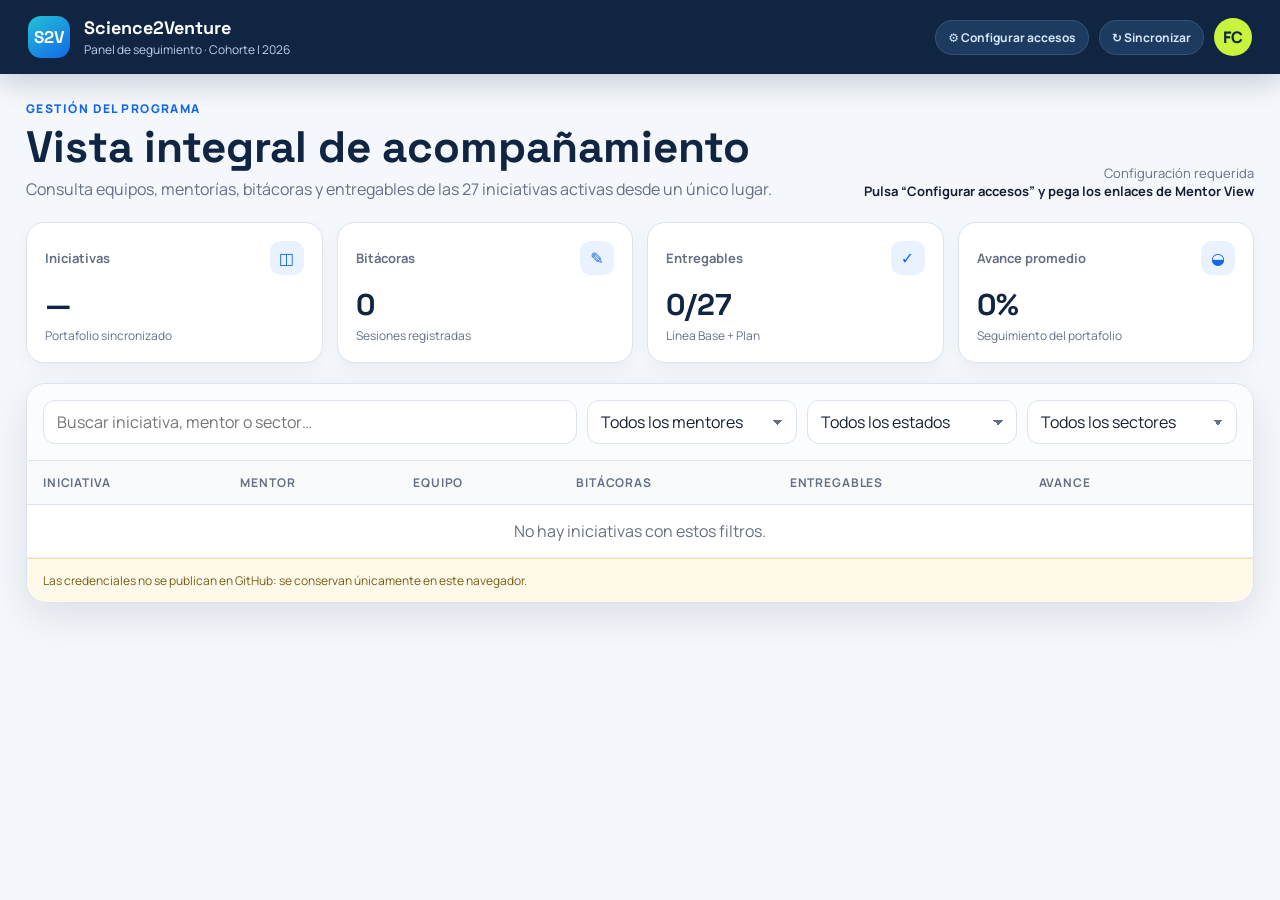
==== admin/index.html @ 1067c646 "Add Science2Venture admin dashboard" ====
<!doctype html>
<html lang="es">
<head>
  <meta charset="utf-8">
  <meta name="viewport" content="width=device-width,initial-scale=1">
  <meta name="robots" content="noindex,nofollow">
  <title>Science2Venture · Panel administrativo</title>
  <link rel="preconnect" href="https://fonts.googleapis.com">
  <link rel="preconnect" href="https://fonts.gstatic.com" crossorigin>
  <link href="https://fonts.googleapis.com/css2?family=Manrope:wght@400;500;600;700;800&family=Space+Grotesk:wght@600;700&display=swap" rel="stylesheet">
  <style>
    *{box-sizing:border-box} :root{--navy:#102542;--blue:#1268e8;--cyan:#22c3d6;--lime:#c8f43d;--paper:#f4f7fb;--white:#fff;--ink:#162033;--muted:#667085;--line:#dce3ee;--green:#0e9f6e;--amber:#d97706;--red:#d64545;--shadow:0 14px 40px rgba(16,37,66,.10)}
    html{font-size:16px}body{margin:0;font-family:Manrope,system-ui,sans-serif;color:var(--ink);background:var(--paper)}button,input,select{font:inherit}.app{min-height:100vh}.topbar{height:74px;background:var(--navy);color:white;display:flex;align-items:center;justify-content:space-between;padding:0 28px;position:sticky;top:0;z-index:20;box-shadow:0 8px 28px rgba(16,37,66,.2)}
    .brand{display:flex;align-items:center;gap:14px}.brandmark{width:42px;height:42px;border-radius:13px;background:linear-gradient(145deg,var(--cyan),var(--blue));display:grid;place-items:center;font:700 17px Space Grotesk}.brand h1{font:700 18px Space Grotesk;margin:0}.brand p{margin:2px 0 0;font-size:12px;color:#bfd2ea}.top-actions{display:flex;align-items:center;gap:10px}.demo-pill{background:#1d3b61;color:#d9e8fb;border:1px solid #345477;padding:8px 12px;border-radius:99px;font-size:12px;font-weight:700}.sync-btn{cursor:pointer}.sync-btn:disabled{opacity:.65;cursor:wait}.avatar{width:38px;height:38px;border-radius:50%;background:var(--lime);color:var(--navy);display:grid;place-items:center;font-weight:800}
    .shell{max-width:1500px;margin:auto;padding:26px}.hero{display:grid;grid-template-columns:1fr auto;gap:24px;align-items:end;margin-bottom:22px}.eyebrow{color:var(--blue);text-transform:uppercase;letter-spacing:.12em;font-size:12px;font-weight:800}.hero h2{font:700 clamp(28px,4vw,44px)/1.05 Space Grotesk;margin:7px 0 8px;color:var(--navy)}.hero p{margin:0;color:var(--muted);max-width:760px}.update{font-size:13px;color:var(--muted);text-align:right}.update strong{display:block;color:var(--ink)}
    .metrics{display:grid;grid-template-columns:repeat(4,1fr);gap:14px;margin:20px 0}.metric{background:var(--white);border:1px solid var(--line);border-radius:18px;padding:18px;box-shadow:0 6px 18px rgba(16,37,66,.04)}.metric-top{display:flex;justify-content:space-between;align-items:center}.metric-label{font-size:13px;color:var(--muted);font-weight:700}.metric-icon{width:34px;height:34px;border-radius:11px;background:#eaf2ff;color:var(--blue);display:grid;place-items:center}.metric-value{font:700 30px Space Grotesk;color:var(--navy);margin:10px 0 3px}.metric-note{font-size:12px;color:var(--muted)}
    .panel{background:white;border:1px solid var(--line);border-radius:20px;box-shadow:var(--shadow);overflow:hidden}.toolbar{padding:16px;display:grid;grid-template-columns:minmax(260px,1.4fr) repeat(3,minmax(150px,.55fr));gap:10px;border-bottom:1px solid var(--line);background:#fbfcfe}.control{height:44px;border:1px solid var(--line);border-radius:12px;background:white;padding:0 13px;color:var(--ink);outline:none}.control:focus{border-color:var(--blue);box-shadow:0 0 0 3px rgba(18,104,232,.12)}select.control{appearance:none;background-image:linear-gradient(45deg,transparent 50%,#667085 50%),linear-gradient(135deg,#667085 50%,transparent 50%);background-position:calc(100% - 18px) 19px,calc(100% - 13px) 19px;background-size:5px 5px,5px 5px;background-repeat:no-repeat;padding-right:34px}
    .table-wrap{overflow:auto}.table{width:100%;border-collapse:collapse;min-width:1040px}.table th{text-align:left;padding:13px 16px;font-size:12px;text-transform:uppercase;letter-spacing:.07em;color:var(--muted);background:#f8fafc;border-bottom:1px solid var(--line)}.table td{padding:15px 16px;border-bottom:1px solid #edf1f6;vertical-align:middle}.table tr:hover td{background:#f9fbff}.venture{display:flex;gap:12px;align-items:center}.venture-logo{width:43px;height:43px;border-radius:13px;display:grid;place-items:center;color:white;font-weight:800}.venture-name{font-weight:800;color:var(--navy);font-size:14px}.venture-meta{font-size:12px;color:var(--muted);margin-top:3px}.mentor{font-size:13px;font-weight:700}.progress{display:flex;align-items:center;gap:8px}.bar{width:78px;height:7px;border-radius:99px;background:#e8edf4;overflow:hidden}.bar i{height:100%;display:block;background:linear-gradient(90deg,var(--blue),var(--cyan));border-radius:99px}.progress span{font-size:12px;font-weight:800}.pill{display:inline-flex;align-items:center;gap:6px;border-radius:99px;padding:7px 10px;font-size:12px;font-weight:800}.pill.ok{background:#e7f8f1;color:#087c58}.pill.warn{background:#fff5df;color:#a65c00}.pill.empty{background:#f1f3f6;color:#697386}.dot{width:7px;height:7px;border-radius:50%;background:currentColor}.open{border:0;background:var(--navy);color:white;padding:9px 13px;border-radius:10px;font-weight:800;font-size:12px;cursor:pointer}.open:hover{background:var(--blue)}.empty-state{padding:40px;text-align:center;color:var(--muted)}
    .modal-bg{position:fixed;inset:0;background:rgba(5,20,40,.62);display:none;align-items:stretch;justify-content:flex-end;z-index:50}.modal-bg.show{display:flex}.drawer{width:min(660px,94vw);background:var(--paper);height:100%;overflow:auto;box-shadow:-20px 0 70px rgba(0,0,0,.22)}.drawer-head{background:var(--navy);color:white;padding:24px;position:sticky;top:0;z-index:2;display:flex;justify-content:space-between;gap:18px}.drawer-head h3{font:700 25px Space Grotesk;margin:4px 0}.drawer-head p{margin:0;color:#bfd2ea;font-size:13px}.close{width:40px;height:40px;border:1px solid #49627f;background:#1d3b61;color:white;border-radius:12px;font-size:22px;cursor:pointer}.drawer-body{padding:22px}.detail-grid{display:grid;grid-template-columns:repeat(3,1fr);gap:10px;margin-bottom:18px}.detail-stat{background:white;border:1px solid var(--line);border-radius:14px;padding:14px}.detail-stat b{display:block;font:700 22px Space Grotesk;color:var(--navy)}.detail-stat span{font-size:12px;color:var(--muted)}.tabs{display:flex;gap:8px;overflow:auto;margin:16px 0}.tab{border:1px solid var(--line);background:white;padding:10px 14px;border-radius:11px;font-weight:800;font-size:13px;cursor:pointer;white-space:nowrap}.tab.active{background:var(--navy);color:white;border-color:var(--navy)}.card{background:white;border:1px solid var(--line);border-radius:16px;padding:16px;margin-bottom:12px}.card h4{margin:0 0 5px;color:var(--navy);font-size:15px}.card p{margin:6px 0;color:var(--muted);font-size:13px;line-height:1.55}.card-meta{display:flex;justify-content:space-between;gap:10px;font-size:12px;color:var(--muted);margin-bottom:10px}.file{display:flex;align-items:center;justify-content:space-between;gap:14px}.file-icon{width:38px;height:38px;border-radius:10px;background:#edf4ff;color:var(--blue);display:grid;place-items:center;font-weight:800}.file-copy{flex:1}.file-copy b{font-size:13px}.file-copy small{display:block;color:var(--muted);margin-top:3px}.tag{display:inline-block;font-size:11px;font-weight:800;padding:5px 8px;border-radius:7px;background:#edf4ff;color:var(--blue)}.footnote{padding:13px 16px;background:#fff9e9;border-top:1px solid #f1dfae;color:#765c16;font-size:12px}
    @media(max-width:900px){.metrics{grid-template-columns:repeat(2,1fr)}.toolbar{grid-template-columns:1fr 1fr}.hero{grid-template-columns:1fr}.update{text-align:left}.topbar{padding:0 16px}.demo-pill{display:none}.shell{padding:18px}.detail-grid{grid-template-columns:1fr 1fr}}
    @media(max-width:560px){.metrics{grid-template-columns:1fr 1fr}.metric{padding:14px}.metric-value{font-size:25px}.toolbar{grid-template-columns:1fr}.brand p{display:none}.detail-grid{grid-template-columns:1fr}.hero h2{font-size:31px}}
  </style>
</head>
<body><div class="app">
  <header class="topbar"><div class="brand"><div class="brandmark">S2V</div><div><h1>Science2Venture</h1><p>Panel de seguimiento · Cohorte I 2026</p></div></div><div class="top-actions"><button class="demo-pill sync-btn" id="configBtn">⚙ Configurar accesos</button><button class="demo-pill sync-btn" id="syncBtn">↻ Sincronizar</button><div class="avatar">FC</div></div></header>
  <main class="shell">
    <section class="hero"><div><div class="eyebrow">Gestión del programa</div><h2>Vista integral de acompañamiento</h2><p>Consulta equipos, mentorías, bitácoras y entregables de las 27 iniciativas activas desde un único lugar.</p></div><div class="update" id="syncStatus">Conectando con Mentor View<strong>Sincronización en curso…</strong></div></section>
    <section class="metrics" id="metrics"></section>
    <section class="panel">
      <div class="toolbar"><input class="control" id="search" placeholder="Buscar iniciativa, mentor o sector…"><select class="control" id="mentor"><option value="">Todos los mentores</option></select><select class="control" id="status"><option value="">Todos los estados</option><option value="completo">Entregables completos</option><option value="parcial">Avance parcial</option><option value="pendiente">Pendiente</option></select><select class="control" id="sector"><option value="">Todos los sectores</option></select></div>
      <div class="table-wrap"><table class="table"><thead><tr><th>Iniciativa</th><th>Mentor</th><th>Equipo</th><th>Bitácoras</th><th>Entregables</th><th>Avance</th><th></th></tr></thead><tbody id="rows"></tbody></table></div>
      <div class="footnote" id="dataNote">Este panel consulta las mismas fuentes y flujos de seguimiento que Mentor View desde GitHub Pages. El acceso debe permanecer restringido al equipo autorizado.</div>
    </section>
  </main>
  <div class="modal-bg" id="modal"><aside class="drawer" role="dialog" aria-modal="true"><div class="drawer-head"><div><div class="eyebrow" style="color:#7ddce7">Ficha de seguimiento</div><h3 id="drawerTitle"></h3><p id="drawerSub"></p></div><button class="close" id="close" aria-label="Cerrar">×</button></div><div class="drawer-body" id="drawerBody"></div></aside></div>
<script>
const API={
  tracking:'https://science2venture-api.afcaballero.workers.dev/seguimiento',
  dataBase:'https://eanfoundershub.github.io/s2vhub/mentores/data/',
  excluded:['Biomuseo Nacional del Queso','Formulación de un hidrogel cosmético']
};
const colors=['#1268e8','#0e9f6e','#7c3aed','#e06b2d','#0284c7','#c026d3']; let ventures=[];
const els={rows:document.querySelector('#rows'),search:document.querySelector('#search'),mentor:document.querySelector('#mentor'),status:document.querySelector('#status'),sector:document.querySelector('#sector'),metrics:document.querySelector('#metrics'),modal:document.querySelector('#modal'),title:document.querySelector('#drawerTitle'),sub:document.querySelector('#drawerSub'),body:document.querySelector('#drawerBody')};
const uniq=k=>[...new Set(ventures.map(v=>v[k]).filter(Boolean))].sort();
function refillFilters(){const m=els.mentor.value,s=els.sector.value;els.mentor.innerHTML='<option value="">Todos los mentores</option>';els.sector.innerHTML='<option value="">Todos los sectores</option>';uniq('mentor').forEach(x=>els.mentor.insertAdjacentHTML('beforeend',`<option>${x}</option>`));uniq('sector').forEach(x=>els.sector.insertAdjacentHTML('beforeend',`<option>${x}</option>`));els.mentor.value=m;els.sector.value=s}
function clean(v){return String(v??'').trim()} function plain(v){return clean(v).normalize('NFD').replace(/[\u0300-\u036f]/g,'').toLowerCase()}
function isExcluded(name){return API.excluded.some(x=>plain(name).includes(plain(x)))}
function docType(d){return plain(d.TipoDocumento??d.tipoDocumento??d.tipo??'')+' '+plain(d.Nombre??d.nombreArchivo??d.FileLeafRef??'')}
function initDoc(d,term){return docType(d).includes(term)}
function projectName(p){return clean(p.displayName||p.name||p.result?.name)}
function trackingItems(t,name,key){return (Array.isArray(t?.[key])?t[key]:[]).filter(x=>plain(x.iniciativa??x.Iniciativa??x.empresa??'')===plain(name))}
async function getMentor([token,mentor],index){
  const dataRes=await fetch(API.dataBase+token+'.json',{cache:'no-store'});if(!dataRes.ok)throw new Error(mentor+' · ficha '+dataRes.status);const data=await dataRes.json();
  const trackingRes=await fetch(API.tracking,{method:'POST',headers:{'Content-Type':'application/json; charset=utf-8','X-S2V-Access':token},body:JSON.stringify({mentor})});if(!trackingRes.ok)throw new Error(mentor+' · seguimiento '+trackingRes.status);const tracking=await trackingRes.json();
  return (data.projects||[]).filter(p=>!isExcluded(projectName(p))).map((p,j)=>{const name=projectName(p),docs=trackingItems(tracking,name,'archivos'),logs=trackingItems(tracking,name,'bitacoras'),linea=docs.some(d=>initDoc(d,'diagnost')||initDoc(d,'linea base')),plan=docs.some(d=>initDoc(d,'plan de trabajo')),members=(p.team||[]).length,progress=Math.min(100,15+(linea?30:0)+(plan?30:0)+Math.min(25,logs.length*12.5));return{id:index*10+j+1,name,mentor,sector:clean(p.result?.category||p.result?.sector||p.route||'Sin clasificar'),members,logs:logs.length,logItems:logs,deliveries:docs.length,linea,plan,docs,progress:Math.round(progress),color:colors[(index+j)%colors.length],lead:clean(p.result?.leader||p.team?.find(x=>plain(x.leader)==='si')?.role||'Liderazgo de iniciativa'),team:p.team||[]}})
}
function storedTokens(){try{return JSON.parse(localStorage.getItem('s2v-admin-access')||'[]').filter(x=>/^[a-f0-9]{32}$/i.test(x))}catch(e){return[]}}
async function resolveMentors(tokens){return Promise.all(tokens.map(async token=>{const r=await fetch(API.dataBase+token+'.json',{cache:'no-store'});if(!r.ok)throw new Error('Acceso no válido');const data=await r.json();return[token,clean(data.mentor?.name)]}))}
async function configureAccess(){const current=storedTokens();const value=prompt('Pega los enlaces de Mentor View o sus códigos de acceso, separados por coma. Los accesos se guardarán solo en este navegador.',current.join(', '));if(value===null)return;const matches=[...value.matchAll(/(?:access=)?([a-f0-9]{32})/ig)].map(x=>x[1]);const unique=[...new Set(matches)];if(!unique.length){alert('No se encontraron accesos válidos de Mentor View.');return}localStorage.setItem('s2v-admin-access',JSON.stringify(unique));await loadLive()}
async function loadLive(){const btn=document.querySelector('#syncBtn'),status=document.querySelector('#syncStatus'),note=document.querySelector('#dataNote');const tokens=storedTokens();if(!tokens.length){status.innerHTML='Configuración requerida<strong>Pulsa “Configurar accesos” y pega los enlaces de Mentor View</strong>';note.textContent='Las credenciales no se publican en GitHub: se conservan únicamente en este navegador.';ventures=[];metrics();render();return}btn.disabled=true;btn.textContent='↻ Sincronizando…';status.innerHTML='Conectando con Mentor View<strong>Consultando vistas autorizadas…</strong>';try{const mentors=await resolveMentors(tokens);const settled=await Promise.allSettled(mentors.map(getMentor));ventures=settled.flatMap(x=>x.status==='fulfilled'?x.value:[]);const failed=settled.filter(x=>x.status==='rejected');if(!ventures.length)throw new Error('Sin datos disponibles');refillFilters();metrics();render();status.innerHTML=`Última sincronización<strong>${new Date().toLocaleString('es-CO')}</strong>`;note.textContent=failed.length?`Se cargaron ${ventures.length} iniciativas. ${failed.length} vista(s) no respondieron.`:`Datos en vivo desde Mentor View: ${ventures.length} iniciativas, bitácoras y entregables sincronizados.`}catch(e){status.innerHTML='No fue posible sincronizar<strong>Revisa los accesos e inténtalo de nuevo</strong>';note.textContent='Los accesos permanecen únicamente en este navegador.';ventures=[];refillFilters();metrics();render()}finally{btn.disabled=false;btn.textContent='↻ Sincronizar'}}
function stateOf(v){return v.linea&&v.plan?'completo':(v.linea||v.plan||v.logs>2?'parcial':'pendiente')}
function filtered(){const q=els.search.value.toLowerCase().trim();return ventures.filter(v=>(!q||[v.name,v.mentor,v.sector].some(x=>x.toLowerCase().includes(q)))&&(!els.mentor.value||v.mentor===els.mentor.value)&&(!els.sector.value||v.sector===els.sector.value)&&(!els.status.value||stateOf(v)===els.status.value))}
function metrics(){const complete=ventures.filter(v=>stateOf(v)==='completo').length,totalLogs=ventures.reduce((a,v)=>a+v.logs,0),avg=ventures.length?Math.round(ventures.reduce((a,v)=>a+v.progress,0)/ventures.length):0;els.metrics.innerHTML=[[ventures.length||'—','Iniciativas','Portafolio sincronizado','◫'],[totalLogs,'Bitácoras','Sesiones registradas','✎'],[complete+'/'+(ventures.length||27),'Entregables','Línea Base + Plan','✓'],[avg+'%','Avance promedio','Seguimiento del portafolio','◒']].map(m=>`<article class="metric"><div class="metric-top"><span class="metric-label">${m[1]}</span><span class="metric-icon">${m[3]}</span></div><div class="metric-value">${m[0]}</div><div class="metric-note">${m[2]}</div></article>`).join('')}
function render(){const list=filtered();els.rows.innerHTML=list.length?list.map(v=>{const s=stateOf(v),label=s==='completo'?'Completo':s==='parcial'?'Parcial':'Pendiente';return `<tr><td><div class="venture"><div class="venture-logo" style="background:${v.color}">${v.name.split(/\s/).map(x=>x[0]).join('').slice(0,2)}</div><div><div class="venture-name">${v.name}</div><div class="venture-meta">${v.sector}</div></div></div></td><td><div class="mentor">${v.mentor}</div><div class="venture-meta">Mentoría especializada</div></td><td><b>${v.members}</b> <span class="venture-meta">personas</span></td><td><b>${v.logs}</b></td><td><span class="pill ${s==='completo'?'ok':s==='parcial'?'warn':'empty'}"><span class="dot"></span>${label}</span></td><td><div class="progress"><div class="bar"><i style="width:${v.progress}%"></i></div><span>${v.progress}%</span></div></td><td><button class="open" onclick="openV(${v.id})">Ver ficha</button></td></tr>`}).join(''):`<tr><td colspan="7" class="empty-state">No hay iniciativas con estos filtros.</td></tr>`}
function dateOf(x){const d=x.recordedAt||x.fechaSesion||x.FechaSesion||x.fechaCarga||x.Created;return d?new Date(d).toLocaleDateString('es-CO',{day:'numeric',month:'long',year:'numeric'}):'Sin fecha'}
function logCards(v){if(!v.logItems.length)return '<div class="empty-state">No hay bitácoras sincronizadas para esta iniciativa.</div>';return v.logItems.map((x,i)=>`<article class="card"><div class="card-meta"><b>Bitácora ${i+1}</b><span>${dateOf(x)}</span></div><h4>Sesión ${clean(x.sesionNumero||x.SesionNumero||'—')} · Etapa ${clean(x.etapa||x.Etapa||'—')}</h4><p><b>Avances:</b> ${clean(x.avances||x.Avances||'Sin información')}</p><p><b>Compromisos:</b> ${clean(x.compromisos||x.Compromisos||'Sin información')}</p><span class="tag">${v.mentor}</span></article>`).join('')}
function files(v){const base=[{name:'Línea Base / Diagnóstico',ok:v.linea},{name:'Plan de Trabajo Individual',ok:v.plan}];const actual=v.docs.map(d=>({name:clean(d.Nombre||d.nombreArchivo||d.FileLeafRef||d.tipoDocumento||'Archivo asociado'),ok:true,date:dateOf(d)}));return [...base,...actual].map(x=>`<article class="card file"><div class="file-icon">DOC</div><div class="file-copy"><b>${x.name}</b><small>${x.ok?(x.date?'Asociado · '+x.date:'Registrado en Mentor View'):'Pendiente de asociación'}</small></div><span class="pill ${x.ok?'ok':'empty'}">${x.ok?'Disponible':'Pendiente'}</span></article>`).join('')}
window.openV=id=>{const v=ventures.find(x=>x.id===id);els.title.textContent=v.name;els.sub.textContent=v.sector+' · '+v.mentor;els.body.innerHTML=`<div class="detail-grid"><div class="detail-stat"><b>${v.progress}%</b><span>avance general</span></div><div class="detail-stat"><b>${v.logs}</b><span>bitácoras</span></div><div class="detail-stat"><b>${v.members}</b><span>integrantes</span></div></div><div class="tabs"><button class="tab active" data-tab="summary">Resumen</button><button class="tab" data-tab="logs">Bitácoras</button><button class="tab" data-tab="files">Entregables</button><button class="tab" data-tab="team">Equipo</button></div><div id="tabContent"></div>`;const show=t=>{document.querySelectorAll('.tab').forEach(b=>b.classList.toggle('active',b.dataset.tab===t));const c=document.querySelector('#tabContent');if(t==='summary')c.innerHTML=`<article class="card"><h4>Estado del acompañamiento</h4><p>La iniciativa registra un avance calculado de <b>${v.progress}%</b>. Su mentor asignado es <b>${v.mentor}</b> y pertenece a <b>${v.sector}</b>.</p></article><article class="card"><h4>Próximo hito</h4><p>Actualizar bitácoras y completar los entregables pendientes de la etapa actual.</p></article>`;if(t==='logs')c.innerHTML=logCards(v);if(t==='files')c.innerHTML=files(v);if(t==='team')c.innerHTML=`<article class="card"><h4>Equipo de ${v.name}</h4><p>${v.members} integrantes registrados en Mentor View.</p></article>${v.team.map((x,i)=>`<article class="card file"><div class="venture-logo" style="background:${v.color}">${clean(x.name).split(/\s/).map(y=>y[0]).join('').slice(0,2)||i+1}</div><div class="file-copy"><b>${clean(x.name)||'Integrante '+(i+1)}</b><small>${clean(x.role)||'Rol no registrado'}</small></div><span class="tag">${plain(x.leader)==='si'?'Líder':'Equipo'}</span></article>`).join('')}`};document.querySelectorAll('.tab').forEach(b=>b.onclick=()=>show(b.dataset.tab));show('summary');els.modal.classList.add('show');document.body.style.overflow='hidden'};
function close(){els.modal.classList.remove('show');document.body.style.overflow=''}document.querySelector('#close').onclick=close;document.querySelector('#syncBtn').onclick=loadLive;document.querySelector('#configBtn').onclick=configureAccess;els.modal.onclick=e=>{if(e.target===els.modal)close()};document.addEventListener('keydown',e=>{if(e.key==='Escape')close()});[els.search,els.mentor,els.status,els.sector].forEach(e=>e.addEventListener(e.tagName==='INPUT'?'input':'change',render));metrics();render();loadLive();
</script></div></body></html>
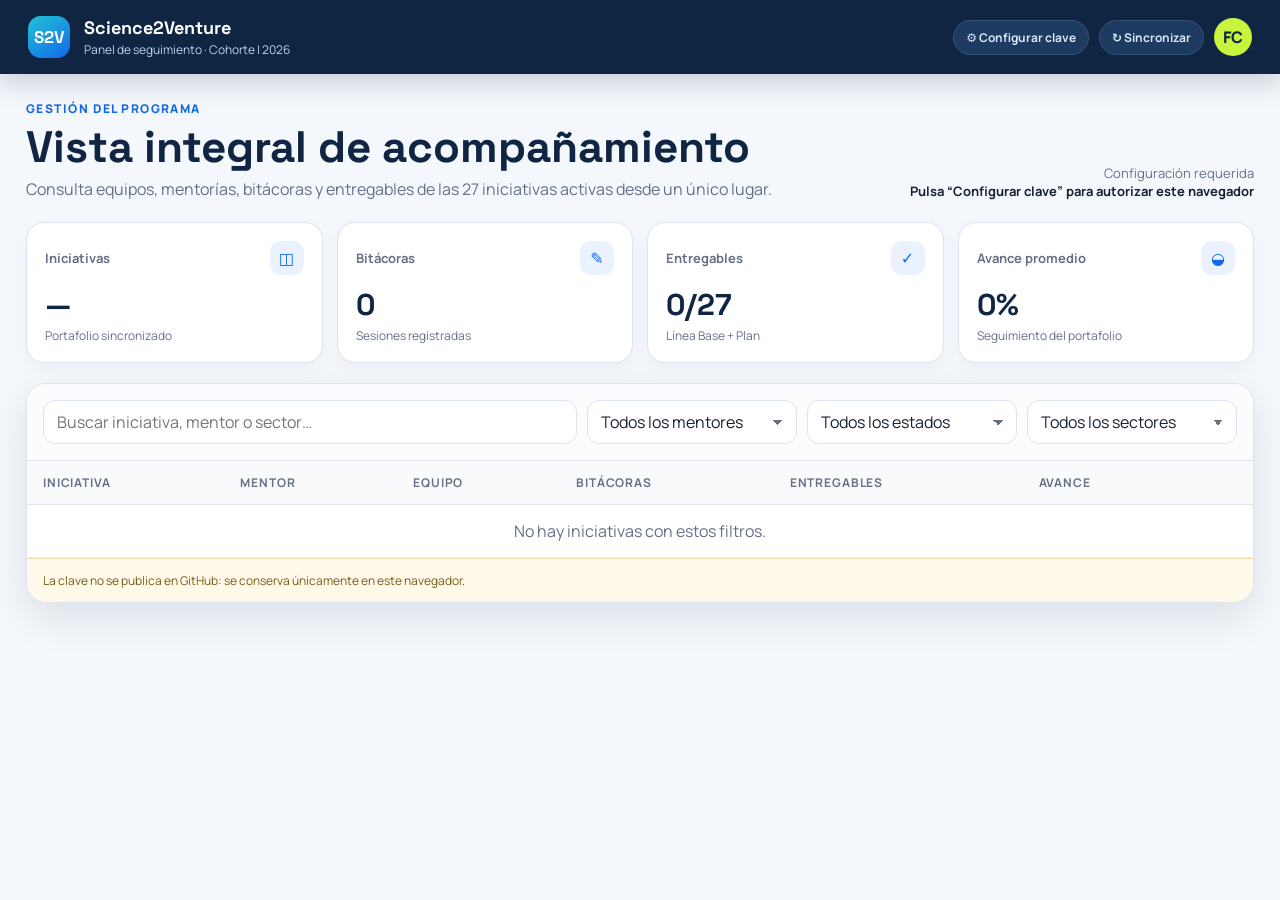
==== commit 280a983c: "Conecta panel admin con flujo seguro de Mentor View" ====
--- a/admin/index.html
+++ b/admin/index.html
@@ -22,7 +22,7 @@
   </style>
 </head>
 <body><div class="app">
-  <header class="topbar"><div class="brand"><div class="brandmark">S2V</div><div><h1>Science2Venture</h1><p>Panel de seguimiento · Cohorte I 2026</p></div></div><div class="top-actions"><button class="demo-pill sync-btn" id="configBtn">⚙ Configurar accesos</button><button class="demo-pill sync-btn" id="syncBtn">↻ Sincronizar</button><div class="avatar">FC</div></div></header>
+  <header class="topbar"><div class="brand"><div class="brandmark">S2V</div><div><h1>Science2Venture</h1><p>Panel de seguimiento · Cohorte I 2026</p></div></div><div class="top-actions"><button class="demo-pill sync-btn" id="configBtn">⚙ Configurar clave</button><button class="demo-pill sync-btn" id="syncBtn">↻ Sincronizar</button><div class="avatar">FC</div></div></header>
   <main class="shell">
     <section class="hero"><div><div class="eyebrow">Gestión del programa</div><h2>Vista integral de acompañamiento</h2><p>Consulta equipos, mentorías, bitácoras y entregables de las 27 iniciativas activas desde un único lugar.</p></div><div class="update" id="syncStatus">Conectando con Mentor View<strong>Sincronización en curso…</strong></div></section>
     <section class="metrics" id="metrics"></section>
@@ -35,8 +35,7 @@
   <div class="modal-bg" id="modal"><aside class="drawer" role="dialog" aria-modal="true"><div class="drawer-head"><div><div class="eyebrow" style="color:#7ddce7">Ficha de seguimiento</div><h3 id="drawerTitle"></h3><p id="drawerSub"></p></div><button class="close" id="close" aria-label="Cerrar">×</button></div><div class="drawer-body" id="drawerBody"></div></aside></div>
 <script>
 const API={
-  tracking:'https://science2venture-api.afcaballero.workers.dev/seguimiento',
-  dataBase:'https://eanfoundershub.github.io/s2vhub/mentores/data/',
+  admin:'https://science2venture-api.afcaballero.workers.dev/admin/seguimiento',
   excluded:['Biomuseo Nacional del Queso','Formulación de un hidrogel cosmético']
 };
 const colors=['#1268e8','#0e9f6e','#7c3aed','#e06b2d','#0284c7','#c026d3']; let ventures=[];
@@ -49,15 +48,10 @@
 function initDoc(d,term){return docType(d).includes(term)}
 function projectName(p){return clean(p.displayName||p.name||p.result?.name)}
 function trackingItems(t,name,key){return (Array.isArray(t?.[key])?t[key]:[]).filter(x=>plain(x.iniciativa??x.Iniciativa??x.empresa??'')===plain(name))}
-async function getMentor([token,mentor],index){
-  const dataRes=await fetch(API.dataBase+token+'.json',{cache:'no-store'});if(!dataRes.ok)throw new Error(mentor+' · ficha '+dataRes.status);const data=await dataRes.json();
-  const trackingRes=await fetch(API.tracking,{method:'POST',headers:{'Content-Type':'application/json; charset=utf-8','X-S2V-Access':token},body:JSON.stringify({mentor})});if(!trackingRes.ok)throw new Error(mentor+' · seguimiento '+trackingRes.status);const tracking=await trackingRes.json();
-  return (data.projects||[]).filter(p=>!isExcluded(projectName(p))).map((p,j)=>{const name=projectName(p),docs=trackingItems(tracking,name,'archivos'),logs=trackingItems(tracking,name,'bitacoras'),linea=docs.some(d=>initDoc(d,'diagnost')||initDoc(d,'linea base')),plan=docs.some(d=>initDoc(d,'plan de trabajo')),members=(p.team||[]).length,progress=Math.min(100,15+(linea?30:0)+(plan?30:0)+Math.min(25,logs.length*12.5));return{id:index*10+j+1,name,mentor,sector:clean(p.result?.category||p.result?.sector||p.route||'Sin clasificar'),members,logs:logs.length,logItems:logs,deliveries:docs.length,linea,plan,docs,progress:Math.round(progress),color:colors[(index+j)%colors.length],lead:clean(p.result?.leader||p.team?.find(x=>plain(x.leader)==='si')?.role||'Liderazgo de iniciativa'),team:p.team||[]}})
-}
-function storedTokens(){try{return JSON.parse(localStorage.getItem('s2v-admin-access')||'[]').filter(x=>/^[a-f0-9]{32}$/i.test(x))}catch(e){return[]}}
-async function resolveMentors(tokens){return Promise.all(tokens.map(async token=>{const r=await fetch(API.dataBase+token+'.json',{cache:'no-store'});if(!r.ok)throw new Error('Acceso no válido');const data=await r.json();return[token,clean(data.mentor?.name)]}))}
-async function configureAccess(){const current=storedTokens();const value=prompt('Pega los enlaces de Mentor View o sus códigos de acceso, separados por coma. Los accesos se guardarán solo en este navegador.',current.join(', '));if(value===null)return;const matches=[...value.matchAll(/(?:access=)?([a-f0-9]{32})/ig)].map(x=>x[1]);const unique=[...new Set(matches)];if(!unique.length){alert('No se encontraron accesos válidos de Mentor View.');return}localStorage.setItem('s2v-admin-access',JSON.stringify(unique));await loadLive()}
-async function loadLive(){const btn=document.querySelector('#syncBtn'),status=document.querySelector('#syncStatus'),note=document.querySelector('#dataNote');const tokens=storedTokens();if(!tokens.length){status.innerHTML='Configuración requerida<strong>Pulsa “Configurar accesos” y pega los enlaces de Mentor View</strong>';note.textContent='Las credenciales no se publican en GitHub: se conservan únicamente en este navegador.';ventures=[];metrics();render();return}btn.disabled=true;btn.textContent='↻ Sincronizando…';status.innerHTML='Conectando con Mentor View<strong>Consultando vistas autorizadas…</strong>';try{const mentors=await resolveMentors(tokens);const settled=await Promise.allSettled(mentors.map(getMentor));ventures=settled.flatMap(x=>x.status==='fulfilled'?x.value:[]);const failed=settled.filter(x=>x.status==='rejected');if(!ventures.length)throw new Error('Sin datos disponibles');refillFilters();metrics();render();status.innerHTML=`Última sincronización<strong>${new Date().toLocaleString('es-CO')}</strong>`;note.textContent=failed.length?`Se cargaron ${ventures.length} iniciativas. ${failed.length} vista(s) no respondieron.`:`Datos en vivo desde Mentor View: ${ventures.length} iniciativas, bitácoras y entregables sincronizados.`}catch(e){status.innerHTML='No fue posible sincronizar<strong>Revisa los accesos e inténtalo de nuevo</strong>';note.textContent='Los accesos permanecen únicamente en este navegador.';ventures=[];refillFilters();metrics();render()}finally{btn.disabled=false;btn.textContent='↻ Sincronizar'}}
+function mapAdminData(payload){let id=0;return (payload.mentores||[]).flatMap((group,index)=>(group.projects||[]).filter(p=>!isExcluded(projectName(p))).map((p,j)=>{const name=projectName(p),docs=trackingItems(group,name,'archivos'),logs=trackingItems(group,name,'bitacoras'),linea=docs.some(d=>initDoc(d,'diagnost')||initDoc(d,'linea base')),plan=docs.some(d=>initDoc(d,'plan de trabajo')),members=(p.team||[]).length,progress=Math.min(100,15+(linea?30:0)+(plan?30:0)+Math.min(25,logs.length*12.5));return{id:++id,name,mentor:clean(group.mentor),sector:clean(p.result?.category||p.result?.sector||p.route||'Sin clasificar'),members,logs:logs.length,logItems:logs,deliveries:docs.length,linea,plan,docs,progress:Math.round(progress),color:colors[(index+j)%colors.length],lead:clean(p.result?.leader||p.team?.find(x=>plain(x.leader)==='si')?.role||'Liderazgo de iniciativa'),team:p.team||[]}}))}
+function storedKey(){return localStorage.getItem('s2v-admin-key')||''}
+async function configureAccess(){const value=prompt('Ingresa la clave administrativa de Science2Venture. Se guardará únicamente en este navegador.',storedKey());if(value===null)return;const key=value.trim();if(!/^[a-f0-9]{64}$/i.test(key)){alert('La clave administrativa no tiene el formato esperado.');return}localStorage.setItem('s2v-admin-key',key);await loadLive()}
+async function loadLive(){const btn=document.querySelector('#syncBtn'),status=document.querySelector('#syncStatus'),note=document.querySelector('#dataNote'),key=storedKey();if(!key){status.innerHTML='Configuración requerida<strong>Pulsa “Configurar clave” para autorizar este navegador</strong>';note.textContent='La clave no se publica en GitHub: se conserva únicamente en este navegador.';ventures=[];metrics();render();return}btn.disabled=true;btn.textContent='↻ Sincronizando…';status.innerHTML='Conectando con Mentor View<strong>Consultando los flujos autorizados…</strong>';try{const response=await fetch(API.admin,{method:'POST',headers:{'Content-Type':'application/json; charset=utf-8','X-S2V-Admin':key},body:'{}'});if(!response.ok)throw new Error('Seguimiento '+response.status);const payload=await response.json();ventures=mapAdminData(payload);if(!ventures.length)throw new Error('Sin datos disponibles');refillFilters();metrics();render();status.innerHTML=`Última sincronización<strong>${new Date().toLocaleString('es-CO')}</strong>`;note.textContent=`Datos en vivo desde los flujos de Mentor View: ${ventures.length} iniciativas y ${ventures.reduce((n,v)=>n+v.logs,0)} bitácoras sincronizadas.`}catch(e){status.innerHTML='No fue posible sincronizar<strong>Verifica la clave o el estado del Worker</strong>';note.textContent='La clave permanece únicamente en este navegador.';ventures=[];refillFilters();metrics();render()}finally{btn.disabled=false;btn.textContent='↻ Sincronizar'}}
 function stateOf(v){return v.linea&&v.plan?'completo':(v.linea||v.plan||v.logs>2?'parcial':'pendiente')}
 function filtered(){const q=els.search.value.toLowerCase().trim();return ventures.filter(v=>(!q||[v.name,v.mentor,v.sector].some(x=>x.toLowerCase().includes(q)))&&(!els.mentor.value||v.mentor===els.mentor.value)&&(!els.sector.value||v.sector===els.sector.value)&&(!els.status.value||stateOf(v)===els.status.value))}
 function metrics(){const complete=ventures.filter(v=>stateOf(v)==='completo').length,totalLogs=ventures.reduce((a,v)=>a+v.logs,0),avg=ventures.length?Math.round(ventures.reduce((a,v)=>a+v.progress,0)/ventures.length):0;els.metrics.innerHTML=[[ventures.length||'—','Iniciativas','Portafolio sincronizado','◫'],[totalLogs,'Bitácoras','Sesiones registradas','✎'],[complete+'/'+(ventures.length||27),'Entregables','Línea Base + Plan','✓'],[avg+'%','Avance promedio','Seguimiento del portafolio','◒']].map(m=>`<article class="metric"><div class="metric-top"><span class="metric-label">${m[1]}</span><span class="metric-icon">${m[3]}</span></div><div class="metric-value">${m[0]}</div><div class="metric-note">${m[2]}</div></article>`).join('')}
